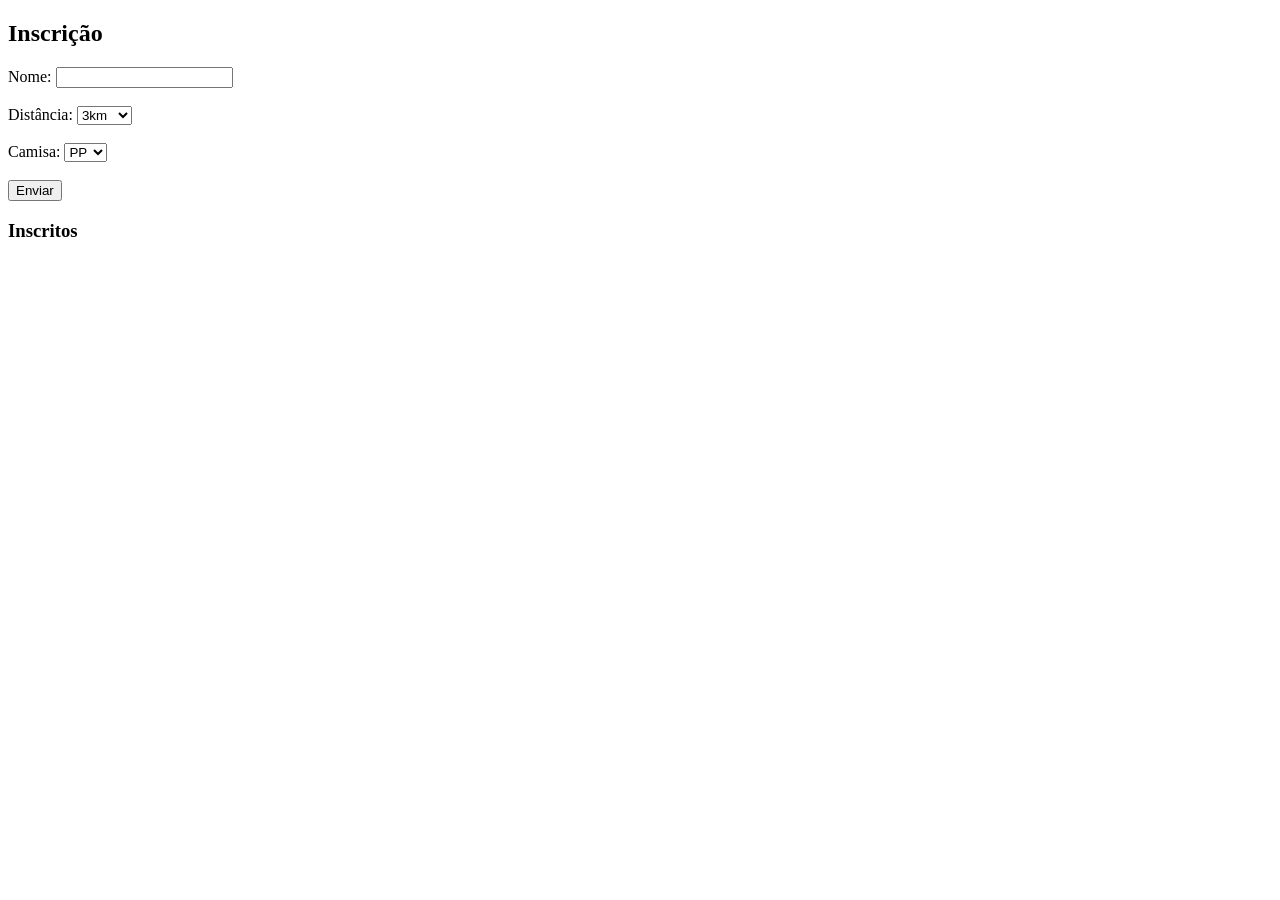
==== index.html @ 4d29d325 "Create index.html" ====
<!DOCTYPE html>
<html>
<head>
  <title>Inscrição Corrida</title>
</head>
<body>

<h2>Inscrição</h2>

<form id="form">
  Nome: <input type="text" id="nome"><br><br>

  Distância:
  <select id="distancia">
    <option>3km</option>
    <option>5km</option>
    <option>25km</option>
    <option>50km</option>
  </select><br><br>

  Camisa:
  <select id="camisa">
    <option>PP</option>
    <option>P</option>
    <option>M</option>
    <option>G</option>
    <option>GG</option>
  </select><br><br>

  <button type="button" onclick="salvar()">Enviar</button>
</form>

<h3>Inscritos</h3>
<ul id="lista"></ul>

<script>
let inscritos = [];

function salvar() {
  let nome = document.getElementById("nome").value;
  let distancia = document.getElementById("distancia").value;
  let camisa = document.getElementById("camisa").value;

  inscritos.push({ nome, distancia, camisa });

  inscritos.sort((a, b) => a.nome.localeCompare(b.nome));

  atualizarLista();
}

function atualizarLista() {
  let lista = document.getElementById("lista");
  lista.innerHTML = "";

  inscritos.forEach(i => {
    lista.innerHTML += `<li>${i.nome} - ${i.distancia} - ${i.camisa}</li>`;
  });
}
</script>

</body>
</html>
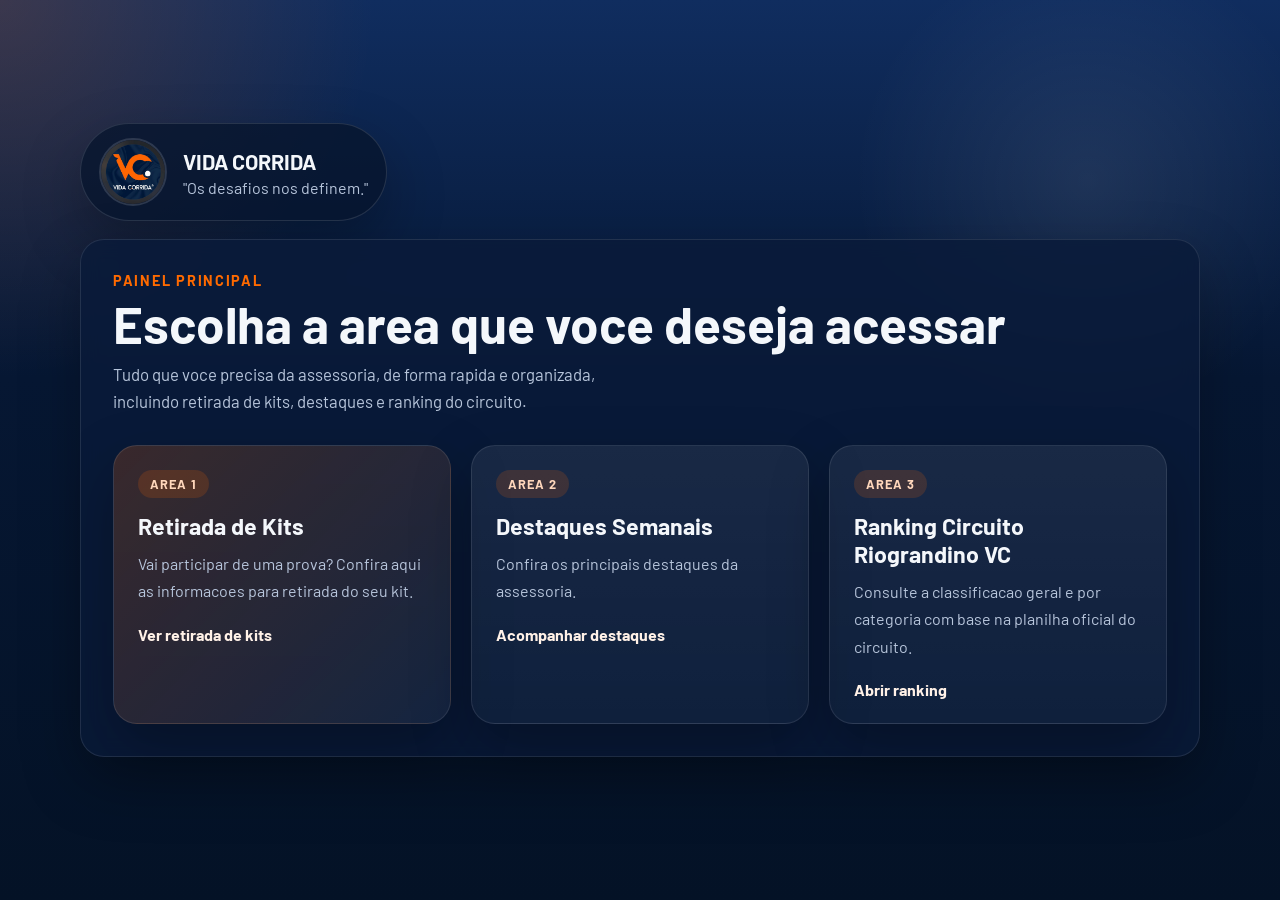
==== commit 4d034d58: "Add files via upload" ====
--- a/index.html
+++ b/index.html
@@ -1,62 +1,56 @@
 <!DOCTYPE html>
-<html>
+<html lang="pt-BR">
 <head>
-  <title>Inscrição Corrida</title>
+  <meta charset="UTF-8">
+  <meta name="viewport" content="width=device-width, initial-scale=1.0">
+  <title>Vida Corrida Assessoria</title>
+  <link rel="preconnect" href="https://fonts.googleapis.com">
+  <link rel="preconnect" href="https://fonts.gstatic.com" crossorigin>
+  <link href="https://fonts.googleapis.com/css2?family=Barlow:wght@400;500;600;700&display=swap" rel="stylesheet">
+  <link rel="stylesheet" href="styles.css">
 </head>
 <body>
+  <main class="page home-page">
+    <section class="brand-banner">
+      <div class="brand-pill">
+        <img src="assets/logo-vida-corrida.jpeg" alt="Logo Vida Corrida" class="brand-logo">
+        <div>
+          <p class="brand-name">VIDA CORRIDA</p>
+          <p class="brand-subtitle">"Os desafios nos definem."</p>
+        </div>
+      </div>
+    </section>
 
-<h2>Inscrição</h2>
+    <section class="panel home-hero">
+      <p class="eyebrow">Painel principal</p>
+      <h1>Escolha a area que voce deseja acessar</h1>
+      <p class="hero-text">
+        Tudo que voce precisa da assessoria, de forma rapida e organizada, incluindo retirada de kits, destaques e ranking do circuito.
+      </p>
 
-<form id="form">
-  Nome: <input type="text" id="nome"><br><br>
+      <div class="home-actions">
+        <a href="retirada-kits.html" class="feature-card feature-card-primary">
+          <span class="feature-tag">Area 1</span>
+          <h2>Retirada de Kits</h2>
+          <p>Vai participar de uma prova? Confira aqui as informacoes para retirada do seu kit.</p>
+          <span class="feature-link">Ver retirada de kits</span>
+        </a>
 
-  Distância:
-  <select id="distancia">
-    <option>3km</option>
-    <option>5km</option>
-    <option>25km</option>
-    <option>50km</option>
-  </select><br><br>
+        <a href="destaques-semanais.html" class="feature-card">
+          <span class="feature-tag">Area 2</span>
+          <h2>Destaques Semanais</h2>
+          <p>Confira os principais destaques da assessoria.</p>
+          <span class="feature-link">Acompanhar destaques</span>
+        </a>
 
-  Camisa:
-  <select id="camisa">
-    <option>PP</option>
-    <option>P</option>
-    <option>M</option>
-    <option>G</option>
-    <option>GG</option>
-  </select><br><br>
-
-  <button type="button" onclick="salvar()">Enviar</button>
-</form>
-
-<h3>Inscritos</h3>
-<ul id="lista"></ul>
-
-<script>
-let inscritos = [];
-
-function salvar() {
-  let nome = document.getElementById("nome").value;
-  let distancia = document.getElementById("distancia").value;
-  let camisa = document.getElementById("camisa").value;
-
-  inscritos.push({ nome, distancia, camisa });
-
-  inscritos.sort((a, b) => a.nome.localeCompare(b.nome));
-
-  atualizarLista();
-}
-
-function atualizarLista() {
-  let lista = document.getElementById("lista");
-  lista.innerHTML = "";
-
-  inscritos.forEach(i => {
-    lista.innerHTML += `<li>${i.nome} - ${i.distancia} - ${i.camisa}</li>`;
-  });
-}
-</script>
-
+        <a href="ranking-circuito-riograndino.html" class="feature-card">
+          <span class="feature-tag">Area 3</span>
+          <h2>Ranking Circuito Riograndino VC</h2>
+          <p>Consulte a classificacao geral e por categoria com base na planilha oficial do circuito.</p>
+          <span class="feature-link">Abrir ranking</span>
+        </a>
+      </div>
+    </section>
+  </main>
 </body>
 </html>
--- a/styles.css
+++ b/styles.css
@@ -0,0 +1,833 @@
+:root {
+  --bg: #061733;
+  --bg-accent: #0d2653;
+  --panel: rgba(10, 27, 58, 0.84);
+  --panel-strong: #0f2f63;
+  --text: #f4f7fb;
+  --muted: #b7c5db;
+  --line: rgba(255, 255, 255, 0.12);
+  --brand: #ff6a00;
+  --brand-strong: #ff7f24;
+  --soft: rgba(255, 106, 0, 0.14);
+  --shadow: 0 24px 60px rgba(0, 0, 0, 0.28);
+  font-family: "Barlow", sans-serif;
+}
+
+* {
+  box-sizing: border-box;
+}
+
+body {
+  margin: 0;
+  min-height: 100vh;
+  color: var(--text);
+  background:
+    radial-gradient(circle at top left, rgba(255, 106, 0, 0.18), transparent 24%),
+    radial-gradient(circle at 85% 20%, rgba(255, 255, 255, 0.08), transparent 18%),
+    linear-gradient(180deg, #102d5f 0%, var(--bg) 42%, #041226 100%);
+}
+
+.page {
+  width: min(1120px, calc(100% - 32px));
+  margin: 0 auto;
+  padding: 36px 0 56px;
+}
+
+.home-page {
+  display: grid;
+  align-content: center;
+  min-height: 100vh;
+}
+
+.top-nav {
+  display: flex;
+  gap: 12px;
+  flex-wrap: wrap;
+  margin-bottom: 18px;
+}
+
+.nav-link {
+  display: inline-flex;
+  align-items: center;
+  padding: 10px 16px;
+  border: 1px solid rgba(255, 255, 255, 0.12);
+  border-radius: 999px;
+  background: rgba(7, 21, 46, 0.72);
+  color: var(--text);
+  text-decoration: none;
+  font-weight: 600;
+  transition: transform 0.2s ease, border-color 0.2s ease, background 0.2s ease;
+}
+
+.nav-link:hover {
+  transform: translateY(-1px);
+  border-color: rgba(255, 106, 0, 0.45);
+  background: rgba(255, 106, 0, 0.12);
+}
+
+.brand-banner {
+  margin-bottom: 18px;
+}
+
+.brand-pill {
+  display: inline-flex;
+  align-items: center;
+  gap: 16px;
+  padding: 14px 18px;
+  border: 1px solid rgba(255, 255, 255, 0.12);
+  border-radius: 999px;
+  background: rgba(7, 21, 46, 0.78);
+  box-shadow: var(--shadow);
+}
+
+.brand-logo {
+  width: 68px;
+  height: 68px;
+  border-radius: 50%;
+  object-fit: cover;
+  border: 2px solid rgba(255, 255, 255, 0.14);
+}
+
+.brand-name {
+  margin-bottom: 4px;
+  font-size: 1.35rem;
+  font-weight: 700;
+}
+
+.brand-subtitle {
+  margin-bottom: 0;
+  color: var(--muted);
+}
+
+.hero {
+  display: grid;
+  grid-template-columns: 1.15fr 0.85fr;
+  gap: 24px;
+  align-items: start;
+  margin-bottom: 24px;
+}
+
+.home-hero,
+.highlights-hero {
+  padding: 32px;
+}
+
+.home-actions {
+  display: grid;
+  grid-template-columns: repeat(auto-fit, minmax(240px, 1fr));
+  gap: 20px;
+  margin-top: 30px;
+}
+
+.feature-card {
+  display: block;
+  padding: 24px;
+  border: 1px solid rgba(255, 255, 255, 0.1);
+  border-radius: 24px;
+  background: linear-gradient(180deg, rgba(255, 255, 255, 0.07), rgba(255, 255, 255, 0.03));
+  color: var(--text);
+  text-decoration: none;
+  box-shadow: var(--shadow);
+  transition: transform 0.2s ease, border-color 0.2s ease, box-shadow 0.2s ease;
+}
+
+.feature-card:hover {
+  transform: translateY(-3px);
+  border-color: rgba(255, 106, 0, 0.35);
+  box-shadow: 0 30px 70px rgba(0, 0, 0, 0.35);
+}
+
+.feature-card-primary {
+  background: linear-gradient(135deg, rgba(255, 106, 0, 0.2), rgba(255, 255, 255, 0.05));
+}
+
+.feature-card h2,
+.highlight-card h2 {
+  margin-bottom: 10px;
+}
+
+.feature-card p,
+.highlight-card p {
+  margin-bottom: 0;
+  color: var(--muted);
+  line-height: 1.7;
+}
+
+.feature-tag {
+  display: inline-flex;
+  margin-bottom: 14px;
+  padding: 6px 12px;
+  border-radius: 999px;
+  background: rgba(255, 106, 0, 0.16);
+  color: #ffd7bc;
+  font-size: 0.8rem;
+  font-weight: 700;
+  letter-spacing: 0.08em;
+  text-transform: uppercase;
+}
+
+.feature-link {
+  display: inline-flex;
+  margin-top: 20px;
+  color: #fff1e7;
+  font-weight: 700;
+}
+
+.eyebrow {
+  margin: 0 0 10px;
+  font-size: 0.9rem;
+  font-weight: 700;
+  letter-spacing: 0.12em;
+  text-transform: uppercase;
+  color: var(--brand);
+}
+
+.hero-copy {
+  padding: 18px 6px 0 4px;
+}
+
+h1,
+h2,
+h3,
+p {
+  margin-top: 0;
+}
+
+h1 {
+  margin-bottom: 12px;
+  font-size: clamp(2rem, 4vw, 3.6rem);
+  line-height: 0.98;
+}
+
+h2 {
+  margin-bottom: 16px;
+  font-size: 1.45rem;
+}
+
+.hero-text {
+  max-width: 58ch;
+  margin-bottom: 24px;
+  color: var(--muted);
+  font-size: 1.05rem;
+  line-height: 1.6;
+}
+
+.hero-highlight {
+  max-width: 520px;
+  padding: 18px 20px;
+  border-left: 4px solid var(--brand);
+  border-radius: 18px;
+  background: linear-gradient(135deg, rgba(255, 106, 0, 0.16), rgba(255, 255, 255, 0.03));
+}
+
+.highlight-label {
+  display: inline-block;
+  margin-bottom: 10px;
+  padding: 6px 12px;
+  border-radius: 999px;
+  background: rgba(255, 106, 0, 0.18);
+  color: #ffd7bc;
+  font-size: 0.85rem;
+  font-weight: 700;
+  letter-spacing: 0.08em;
+  text-transform: uppercase;
+}
+
+.hero-highlight p {
+  margin-bottom: 0;
+  color: #e6edf8;
+  line-height: 1.6;
+}
+
+.panel {
+  border: 1px solid rgba(255, 255, 255, 0.1);
+  border-radius: 24px;
+  background: var(--panel);
+  box-shadow: var(--shadow);
+  backdrop-filter: blur(10px);
+}
+
+.status-box {
+  position: sticky;
+  top: 18px;
+  z-index: 20;
+  display: flex;
+  justify-content: center;
+  max-height: 220px;
+  margin-bottom: 18px;
+  overflow: hidden;
+  transition: opacity 0.25s ease, transform 0.25s ease, max-height 0.25s ease, margin-bottom 0.25s ease;
+}
+
+.status-box-hidden {
+  opacity: 0;
+  transform: translateY(-8px);
+  max-height: 0;
+  margin-bottom: 0;
+  pointer-events: none;
+}
+
+.status-box-panel {
+  display: flex;
+  align-items: center;
+  gap: 14px;
+  width: min(100%, 560px);
+  padding: 16px 18px;
+  border: 1px solid rgba(255, 255, 255, 0.14);
+  border-radius: 20px;
+  background: rgba(7, 21, 46, 0.94);
+  box-shadow: var(--shadow);
+}
+
+.status-box-info .status-box-panel {
+  border-color: rgba(255, 255, 255, 0.14);
+}
+
+.status-box-success .status-box-panel {
+  border-color: rgba(65, 201, 141, 0.55);
+  background: rgba(8, 46, 35, 0.94);
+}
+
+.status-box-error .status-box-panel {
+  border-color: rgba(255, 117, 117, 0.5);
+  background: rgba(66, 18, 18, 0.94);
+}
+
+.status-spinner {
+  width: 18px;
+  height: 18px;
+  flex: 0 0 18px;
+  border: 2px solid rgba(255, 255, 255, 0.22);
+  border-top-color: var(--brand);
+  border-radius: 50%;
+  animation: status-spin 0.8s linear infinite;
+}
+
+.status-spinner-hidden {
+  display: none;
+}
+
+.status-box-title,
+.status-box-text {
+  margin-bottom: 0;
+}
+
+.status-box-title {
+  font-size: 1rem;
+  font-weight: 700;
+}
+
+.status-box-text {
+  margin-top: 4px;
+  color: var(--muted);
+  line-height: 1.5;
+}
+
+.status-box-success .status-box-text {
+  color: #d8ffef;
+}
+
+.status-box-error .status-box-text {
+  color: #ffd0d0;
+}
+
+.form-panel,
+.overview,
+.table-panel {
+  padding: 24px;
+}
+
+.field {
+  display: block;
+  margin-bottom: 16px;
+}
+
+.field span {
+  display: block;
+  margin-bottom: 8px;
+  font-weight: 600;
+}
+
+input,
+select,
+button {
+  font: inherit;
+}
+
+input,
+select {
+  width: 100%;
+  border: 1px solid var(--line);
+  border-radius: 14px;
+  padding: 14px 16px;
+  background: var(--panel-strong);
+  color: var(--text);
+  outline: none;
+  transition: border-color 0.2s ease, box-shadow 0.2s ease, transform 0.2s ease;
+}
+
+input:focus,
+select:focus {
+  border-color: var(--brand);
+  box-shadow: 0 0 0 4px rgba(29, 111, 95, 0.12);
+  transform: translateY(-1px);
+}
+
+input:disabled,
+select:disabled,
+button:disabled {
+  opacity: 0.68;
+  cursor: not-allowed;
+}
+
+.actions {
+  display: flex;
+  gap: 12px;
+  flex-wrap: wrap;
+  margin-top: 8px;
+}
+
+.primary-button,
+.secondary-button {
+  border: none;
+  border-radius: 999px;
+  padding: 13px 20px;
+  font-weight: 700;
+  cursor: pointer;
+  transition: transform 0.2s ease, opacity 0.2s ease, box-shadow 0.2s ease;
+}
+
+.primary-button {
+  color: #fff;
+  background: linear-gradient(135deg, #ff5b00 0%, #ff8a24 100%);
+  box-shadow: 0 14px 26px rgba(255, 106, 0, 0.28);
+}
+
+.secondary-button {
+  color: #fff3eb;
+  background: rgba(255, 255, 255, 0.08);
+}
+
+.primary-button:hover,
+.secondary-button:hover {
+  transform: translateY(-1px);
+}
+
+.form-message {
+  min-height: 24px;
+  margin: 12px 0 0;
+  font-weight: 600;
+  color: #ffd6bd;
+}
+
+.overview-header {
+  display: flex;
+  justify-content: space-between;
+  gap: 16px;
+  align-items: center;
+  margin-bottom: 20px;
+}
+
+.count-badge {
+  padding: 10px 14px;
+  border-radius: 999px;
+  background: rgba(255, 106, 0, 0.14);
+  color: #ffd9c2;
+  font-weight: 700;
+}
+
+.distance-groups {
+  display: grid;
+  grid-template-columns: repeat(2, minmax(0, 1fr));
+  gap: 18px;
+  margin-bottom: 18px;
+}
+
+.distance-card {
+  padding: 18px;
+  border: 1px solid var(--line);
+  border-radius: 18px;
+  background: linear-gradient(180deg, rgba(255, 255, 255, 0.07), rgba(255, 255, 255, 0.02));
+}
+
+.distance-card h3 {
+  margin-bottom: 4px;
+  font-size: 1.15rem;
+}
+
+.distance-count {
+  margin-bottom: 14px;
+  color: var(--muted);
+  font-size: 0.95rem;
+}
+
+.names-list {
+  list-style: none;
+  margin: 0;
+  padding: 0;
+  display: grid;
+  gap: 10px;
+}
+
+.names-list li {
+  display: block;
+  padding-bottom: 10px;
+  border-bottom: 1px dashed rgba(31, 35, 33, 0.12);
+}
+
+.athlete-line {
+  font-weight: 600;
+}
+
+.shirt-summary {
+  padding-top: 16px;
+  border-top: 1px solid rgba(255, 255, 255, 0.1);
+}
+
+.shirt-summary-title {
+  margin-bottom: 12px;
+  color: var(--muted);
+  font-size: 0.95rem;
+  font-weight: 700;
+  text-transform: uppercase;
+  letter-spacing: 0.05em;
+}
+
+.shirt-summary-list {
+  display: flex;
+  gap: 10px;
+  flex-wrap: wrap;
+}
+
+.shirt-summary-pill {
+  padding: 8px 12px;
+  border-radius: 999px;
+  background: rgba(255, 106, 0, 0.14);
+  color: #ffd8c2;
+  font-size: 0.92rem;
+  font-weight: 700;
+}
+
+.empty-state {
+  margin: 0;
+  color: var(--muted);
+}
+
+.table-wrapper {
+  overflow-x: auto;
+}
+
+.highlight-note {
+  margin-top: 24px;
+}
+
+.ranking-hero {
+  padding: 32px;
+  margin-bottom: 24px;
+}
+
+.ranking-note {
+  max-width: 680px;
+  padding: 18px 20px;
+  border-left: 4px solid var(--brand);
+  border-radius: 18px;
+  background: linear-gradient(135deg, rgba(255, 106, 0, 0.16), rgba(255, 255, 255, 0.03));
+}
+
+.ranking-controls-panel,
+.ranking-leaders-panel {
+  margin-bottom: 24px;
+}
+
+.ranking-controls-grid {
+  display: grid;
+  grid-template-columns: 1.2fr 1fr 1fr;
+  gap: 18px;
+  align-items: end;
+}
+
+.ranking-view-toggle {
+  display: flex;
+  gap: 10px;
+  flex-wrap: wrap;
+}
+
+.toggle-button {
+  border: 1px solid rgba(255, 255, 255, 0.14);
+  border-radius: 999px;
+  padding: 12px 16px;
+  background: rgba(255, 255, 255, 0.05);
+  color: var(--text);
+  font-weight: 700;
+  cursor: pointer;
+  transition: transform 0.2s ease, border-color 0.2s ease, background 0.2s ease;
+}
+
+.toggle-button:hover {
+  transform: translateY(-1px);
+  border-color: rgba(255, 106, 0, 0.35);
+}
+
+.toggle-button-active {
+  border-color: rgba(255, 106, 0, 0.52);
+  background: rgba(255, 106, 0, 0.16);
+  color: #fff3eb;
+}
+
+.ranking-leaders-grid {
+  display: grid;
+  grid-template-columns: repeat(2, minmax(0, 1fr));
+  gap: 18px;
+}
+
+.ranking-leader-card {
+  padding: 22px;
+}
+
+.ranking-leader-label {
+  margin-bottom: 10px;
+  color: var(--muted);
+  font-size: 0.92rem;
+  font-weight: 700;
+  letter-spacing: 0.05em;
+  text-transform: uppercase;
+}
+
+.ranking-leader-name {
+  margin-bottom: 8px;
+  font-size: 1.5rem;
+  font-weight: 700;
+}
+
+.ranking-leader-support {
+  margin-bottom: 0;
+  color: var(--muted);
+  line-height: 1.6;
+}
+
+.ranking-chip-row {
+  display: flex;
+  gap: 10px;
+  flex-wrap: wrap;
+  margin-bottom: 18px;
+}
+
+.ranking-chip {
+  display: inline-flex;
+  align-items: center;
+  padding: 8px 12px;
+  border-radius: 999px;
+  background: rgba(255, 255, 255, 0.08);
+  color: var(--text);
+  font-size: 0.9rem;
+  font-weight: 700;
+}
+
+.ranking-chip-strong {
+  background: rgba(255, 106, 0, 0.16);
+  color: #ffd8c2;
+}
+
+.ranking-position {
+  display: inline-flex;
+  align-items: center;
+  justify-content: center;
+  min-width: 40px;
+  padding: 8px 10px;
+  border-radius: 999px;
+  background: rgba(255, 106, 0, 0.14);
+  color: #ffd9c2;
+  font-weight: 700;
+}
+
+.ranking-points {
+  font-weight: 700;
+}
+
+.ranking-subtext {
+  margin-top: 4px;
+  color: var(--muted);
+  font-size: 0.88rem;
+}
+
+.highlights-stat-grid {
+  display: grid;
+  grid-template-columns: repeat(3, minmax(0, 1fr));
+  gap: 20px;
+  margin: 24px 0;
+}
+
+.stat-card {
+  padding: 24px;
+}
+
+.stat-label {
+  margin-bottom: 8px;
+  color: var(--muted);
+  font-size: 0.95rem;
+  font-weight: 700;
+  text-transform: uppercase;
+  letter-spacing: 0.05em;
+}
+
+.stat-value {
+  margin-bottom: 8px;
+  font-size: clamp(2rem, 4vw, 3rem);
+  font-weight: 700;
+  line-height: 1;
+}
+
+.stat-support {
+  margin-bottom: 0;
+  color: var(--muted);
+}
+
+.perfect-panel,
+.highlights-table-panel {
+  margin-bottom: 24px;
+}
+
+.perfect-list {
+  display: flex;
+  flex-wrap: wrap;
+  gap: 12px;
+}
+
+.perfect-name-pill {
+  display: inline-flex;
+  align-items: center;
+  min-height: 44px;
+  padding: 10px 16px;
+  border: 1px solid rgba(255, 106, 0, 0.22);
+  border-radius: 999px;
+  background: linear-gradient(135deg, rgba(255, 106, 0, 0.18), rgba(255, 255, 255, 0.04));
+  color: #fff3eb;
+  font-weight: 700;
+}
+
+.week-chip-list {
+  display: flex;
+  gap: 8px;
+  flex-wrap: wrap;
+}
+
+.week-chip-list-compact {
+  gap: 6px;
+}
+
+.week-chip {
+  padding: 6px 10px;
+  border-radius: 999px;
+  background: rgba(255, 255, 255, 0.08);
+  color: var(--text);
+  font-size: 0.88rem;
+  font-weight: 600;
+}
+
+.week-chip-list-compact .week-chip {
+  min-width: 32px;
+  justify-content: center;
+  padding: 5px 8px;
+  font-size: 0.82rem;
+  text-align: center;
+}
+
+.search-field {
+  max-width: 360px;
+}
+
+.table-status {
+  display: inline-flex;
+  padding: 6px 10px;
+  border-radius: 999px;
+  background: rgba(255, 255, 255, 0.08);
+  color: var(--text);
+  font-size: 0.88rem;
+  font-weight: 700;
+}
+
+.table-status-perfect {
+  background: rgba(255, 106, 0, 0.16);
+  color: #ffd8c2;
+}
+
+.highlight-card {
+  padding: 24px;
+}
+
+table {
+  width: 100%;
+  border-collapse: collapse;
+}
+
+th,
+td {
+  text-align: left;
+  padding: 14px 12px;
+  border-bottom: 1px solid rgba(255, 255, 255, 0.1);
+}
+
+th {
+  font-size: 0.92rem;
+  text-transform: uppercase;
+  letter-spacing: 0.05em;
+  color: var(--muted);
+}
+
+tbody tr:hover {
+  background: rgba(255, 255, 255, 0.05);
+}
+
+@keyframes status-spin {
+  from {
+    transform: rotate(0deg);
+  }
+
+  to {
+    transform: rotate(360deg);
+  }
+}
+
+@media (max-width: 860px) {
+  .hero,
+  .distance-groups,
+  .home-actions,
+  .highlights-stat-grid,
+  .ranking-controls-grid,
+  .ranking-leaders-grid {
+    grid-template-columns: 1fr;
+  }
+
+  .brand-pill {
+    display: flex;
+    width: 100%;
+    border-radius: 28px;
+  }
+}
+
+@media (max-width: 560px) {
+  .page {
+    width: min(100% - 20px, 1120px);
+    padding-top: 20px;
+  }
+
+  .form-panel,
+  .overview,
+  .table-panel,
+  .home-hero,
+  .highlights-hero {
+    padding: 18px;
+  }
+
+  .overview-header,
+  .actions {
+    flex-direction: column;
+    align-items: flex-start;
+  }
+
+  .primary-button,
+  .secondary-button,
+  .toggle-button {
+    width: 100%;
+  }
+}
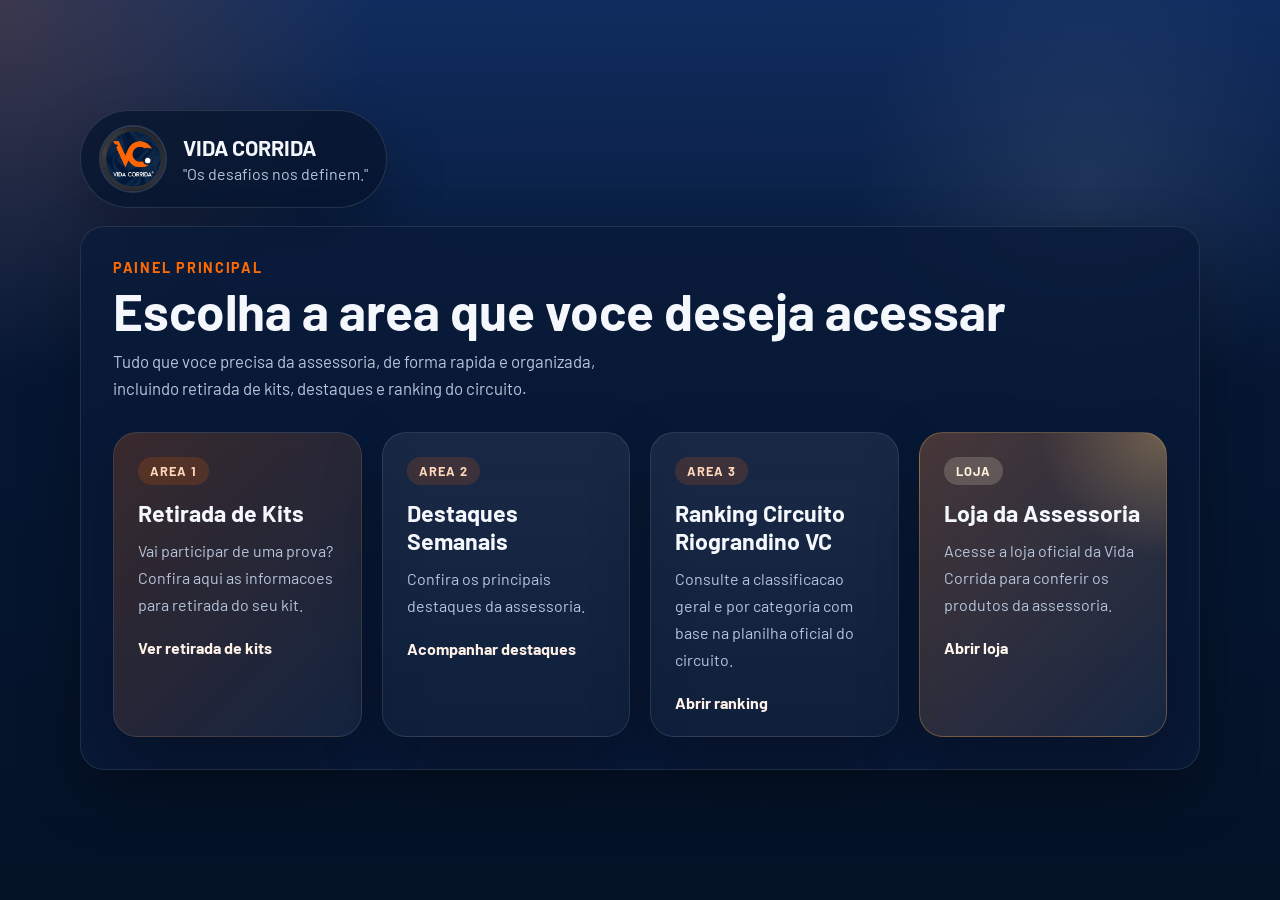
==== commit 91432551: "Add files via upload" ====
--- a/index.html
+++ b/index.html
@@ -49,6 +49,13 @@
           <p>Consulte a classificacao geral e por categoria com base na planilha oficial do circuito.</p>
           <span class="feature-link">Abrir ranking</span>
         </a>
+
+        <a href="https://loja.menu/vcstore" class="feature-card feature-card-store" target="_blank" rel="noopener noreferrer">
+          <span class="feature-tag">Loja</span>
+          <h2>Loja da Assessoria</h2>
+          <p>Acesse a loja oficial da Vida Corrida para conferir os produtos da assessoria.</p>
+          <span class="feature-link">Abrir loja</span>
+        </a>
       </div>
     </section>
   </main>
--- a/styles.css
+++ b/styles.css
@@ -141,6 +141,37 @@
   background: linear-gradient(135deg, rgba(255, 106, 0, 0.2), rgba(255, 255, 255, 0.05));
 }
 
+.feature-card-store {
+  position: relative;
+  overflow: hidden;
+  border-color: rgba(255, 188, 92, 0.28);
+  background:
+    radial-gradient(circle at top right, rgba(255, 205, 120, 0.3), transparent 32%),
+    linear-gradient(135deg, rgba(255, 146, 61, 0.26), rgba(255, 255, 255, 0.06));
+}
+
+.feature-card-store::before {
+  content: "";
+  position: absolute;
+  inset: 0;
+  background: linear-gradient(120deg, transparent 0%, rgba(255, 255, 255, 0.08) 45%, transparent 100%);
+  transform: translateX(-100%);
+  transition: transform 0.45s ease;
+}
+
+.feature-card-store:hover::before {
+  transform: translateX(100%);
+}
+
+.feature-card-store .feature-tag {
+  background: rgba(255, 243, 220, 0.18);
+  color: #fff2da;
+}
+
+.feature-card-store .feature-link {
+  color: #fff7ed;
+}
+
 .feature-card h2,
 .highlight-card h2 {
   margin-bottom: 10px;
@@ -526,30 +557,52 @@
   margin-bottom: 24px;
 }
 
-.ranking-note {
-  max-width: 680px;
-  padding: 18px 20px;
-  border-left: 4px solid var(--brand);
-  border-radius: 18px;
-  background: linear-gradient(135deg, rgba(255, 106, 0, 0.16), rgba(255, 255, 255, 0.03));
-}
-
-.ranking-controls-panel,
-.ranking-leaders-panel {
+.ranking-controls-panel {
+  padding: 24px;
   margin-bottom: 24px;
 }
 
-.ranking-controls-grid {
+.ranking-filters-stack {
   display: grid;
-  grid-template-columns: 1.2fr 1fr 1fr;
   gap: 18px;
-  align-items: end;
+}
+
+.ranking-filter-block {
+  display: grid;
+  gap: 10px;
+}
+
+.ranking-filter-label {
+  margin-bottom: 0;
+  color: var(--muted);
+  font-size: 0.92rem;
+  font-weight: 700;
+  text-transform: uppercase;
+  letter-spacing: 0.05em;
 }
 
 .ranking-view-toggle {
   display: flex;
   gap: 10px;
   flex-wrap: wrap;
+}
+
+.ranking-search-field {
+  margin-bottom: 0;
+}
+
+.ranking-category-chips {
+  display: flex;
+  gap: 10px;
+  flex-wrap: wrap;
+}
+
+.ranking-category-button {
+  padding-inline: 14px;
+}
+
+.ranking-detail-button {
+  min-width: 132px;
 }
 
 .toggle-button {
@@ -572,44 +625,6 @@
   border-color: rgba(255, 106, 0, 0.52);
   background: rgba(255, 106, 0, 0.16);
   color: #fff3eb;
-}
-
-.ranking-leaders-grid {
-  display: grid;
-  grid-template-columns: repeat(2, minmax(0, 1fr));
-  gap: 18px;
-}
-
-.ranking-leader-card {
-  padding: 22px;
-}
-
-.ranking-leader-label {
-  margin-bottom: 10px;
-  color: var(--muted);
-  font-size: 0.92rem;
-  font-weight: 700;
-  letter-spacing: 0.05em;
-  text-transform: uppercase;
-}
-
-.ranking-leader-name {
-  margin-bottom: 8px;
-  font-size: 1.5rem;
-  font-weight: 700;
-}
-
-.ranking-leader-support {
-  margin-bottom: 0;
-  color: var(--muted);
-  line-height: 1.6;
-}
-
-.ranking-chip-row {
-  display: flex;
-  gap: 10px;
-  flex-wrap: wrap;
-  margin-bottom: 18px;
 }
 
 .ranking-chip {
@@ -644,10 +659,114 @@
   font-weight: 700;
 }
 
-.ranking-subtext {
-  margin-top: 4px;
-  color: var(--muted);
-  font-size: 0.88rem;
+.ranking-detail-row td {
+  padding-top: 0;
+}
+
+.ranking-detail-panel,
+.ranking-card-details {
+  display: grid;
+  gap: 12px;
+  margin-top: 14px;
+  padding: 16px;
+  border: 1px solid rgba(255, 255, 255, 0.08);
+  border-radius: 18px;
+  background: rgba(255, 255, 255, 0.03);
+}
+
+.ranking-stage-detail-item {
+  display: flex;
+  justify-content: space-between;
+  gap: 16px;
+  align-items: center;
+  padding: 12px 0;
+  border-bottom: 1px solid rgba(255, 255, 255, 0.08);
+}
+
+.ranking-stage-detail-item:last-child {
+  padding-bottom: 0;
+  border-bottom: none;
+}
+
+.ranking-stage-detail-title {
+  margin-bottom: 4px;
+  font-size: 1rem;
+  font-weight: 700;
+}
+
+.ranking-stage-detail-meta {
+  margin-bottom: 0;
+  color: var(--muted);
+  font-size: 0.9rem;
+}
+
+.ranking-stage-detail-points {
+  display: flex;
+  gap: 10px;
+  flex-wrap: wrap;
+  justify-content: flex-end;
+}
+
+.ranking-card-list {
+  display: none;
+  gap: 14px;
+}
+
+.ranking-athlete-card {
+  padding: 18px;
+  border: 1px solid rgba(255, 255, 255, 0.1);
+  border-radius: 20px;
+  background: linear-gradient(180deg, rgba(255, 255, 255, 0.07), rgba(255, 255, 255, 0.03));
+}
+
+.ranking-athlete-card-top {
+  display: grid;
+  grid-template-columns: auto 1fr auto;
+  gap: 12px;
+  align-items: center;
+}
+
+.ranking-athlete-main {
+  min-width: 0;
+}
+
+.ranking-athlete-name {
+  margin-bottom: 4px;
+  font-size: 1.05rem;
+  font-weight: 700;
+}
+
+.ranking-athlete-meta {
+  margin-bottom: 0;
+  color: var(--muted);
+  font-size: 0.9rem;
+  line-height: 1.4;
+}
+
+.ranking-athlete-total {
+  text-align: right;
+}
+
+.ranking-athlete-total-label {
+  display: block;
+  margin-bottom: 4px;
+  color: var(--muted);
+  font-size: 0.78rem;
+  font-weight: 700;
+  text-transform: uppercase;
+  letter-spacing: 0.06em;
+}
+
+.ranking-athlete-card-bottom {
+  display: flex;
+  gap: 10px;
+  flex-wrap: wrap;
+  margin-top: 14px;
+}
+
+.ranking-card-empty {
+  margin: 0;
+  color: var(--muted);
 }
 
 .highlights-stat-grid {
@@ -792,9 +911,7 @@
   .hero,
   .distance-groups,
   .home-actions,
-  .highlights-stat-grid,
-  .ranking-controls-grid,
-  .ranking-leaders-grid {
+  .highlights-stat-grid {
     grid-template-columns: 1fr;
   }
 
@@ -814,6 +931,8 @@
   .form-panel,
   .overview,
   .table-panel,
+  .ranking-controls-panel,
+  .ranking-hero,
   .home-hero,
   .highlights-hero {
     padding: 18px;
@@ -825,6 +944,32 @@
     align-items: flex-start;
   }
 
+  .ranking-table-wrapper {
+    display: none;
+  }
+
+  .ranking-card-list {
+    display: grid;
+  }
+
+  .ranking-athlete-card-top {
+    grid-template-columns: auto 1fr;
+  }
+
+  .ranking-athlete-total {
+    grid-column: 1 / -1;
+    text-align: left;
+  }
+
+  .ranking-stage-detail-item {
+    align-items: flex-start;
+    flex-direction: column;
+  }
+
+  .ranking-stage-detail-points {
+    justify-content: flex-start;
+  }
+
   .primary-button,
   .secondary-button,
   .toggle-button {
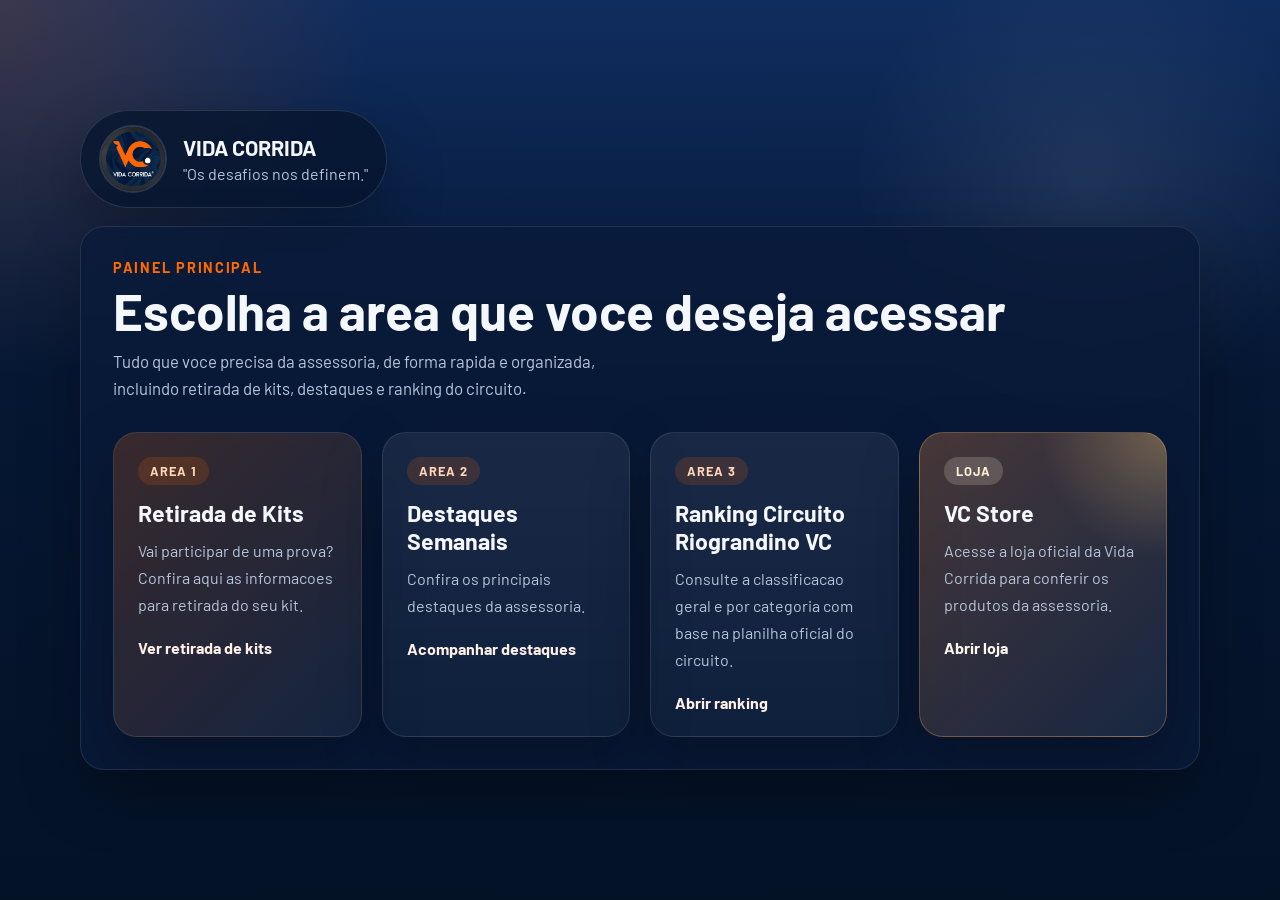
==== commit 78486ac6: "Add files via upload" ====
--- a/index.html
+++ b/index.html
@@ -52,7 +52,7 @@
 
         <a href="https://loja.menu/vcstore" class="feature-card feature-card-store" target="_blank" rel="noopener noreferrer">
           <span class="feature-tag">Loja</span>
-          <h2>Loja da Assessoria</h2>
+          <h2>VC Store</h2>
           <p>Acesse a loja oficial da Vida Corrida para conferir os produtos da assessoria.</p>
           <span class="feature-link">Abrir loja</span>
         </a>
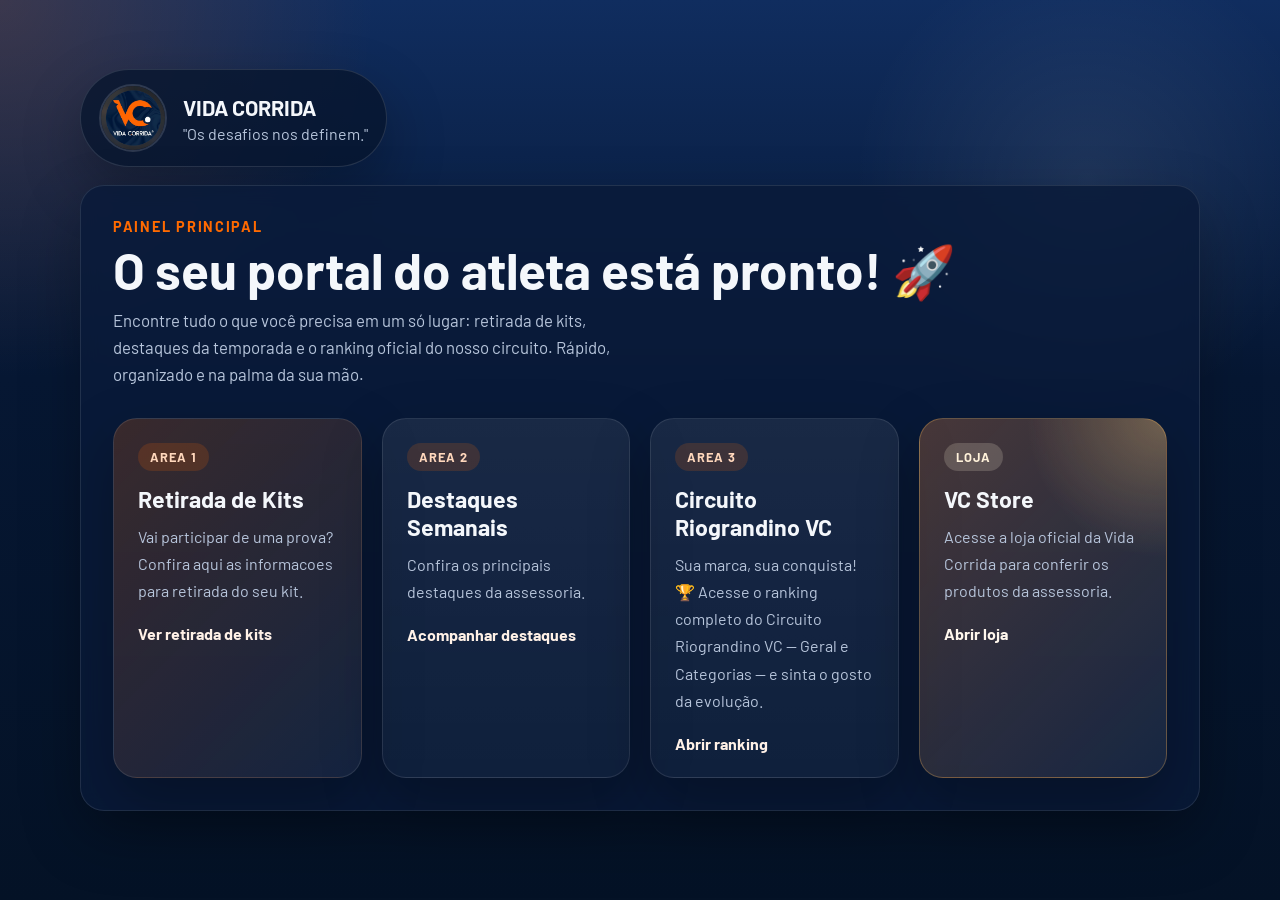
==== commit a1203bc2: "Add files via upload" ====
--- a/index.html
+++ b/index.html
@@ -23,9 +23,9 @@
 
     <section class="panel home-hero">
       <p class="eyebrow">Painel principal</p>
-      <h1>Escolha a area que voce deseja acessar</h1>
+      <h1>O seu portal do atleta está pronto! 🚀</h1>
       <p class="hero-text">
-        Tudo que voce precisa da assessoria, de forma rapida e organizada, incluindo retirada de kits, destaques e ranking do circuito.
+        Encontre tudo o que você precisa em um só lugar: retirada de kits, destaques da temporada e o ranking oficial do nosso circuito. Rápido, organizado e na palma da sua mão.
       </p>
 
       <div class="home-actions">
@@ -45,8 +45,8 @@
 
         <a href="ranking-circuito-riograndino.html" class="feature-card">
           <span class="feature-tag">Area 3</span>
-          <h2>Ranking Circuito Riograndino VC</h2>
-          <p>Consulte a classificacao geral e por categoria com base na planilha oficial do circuito.</p>
+          <h2>Circuito Riograndino VC</h2>
+          <p>Sua marca, sua conquista! 🏆 Acesse o ranking completo do Circuito Riograndino VC — Geral e Categorias — e sinta o gosto da evolução.</p>
           <span class="feature-link">Abrir ranking</span>
         </a>
 
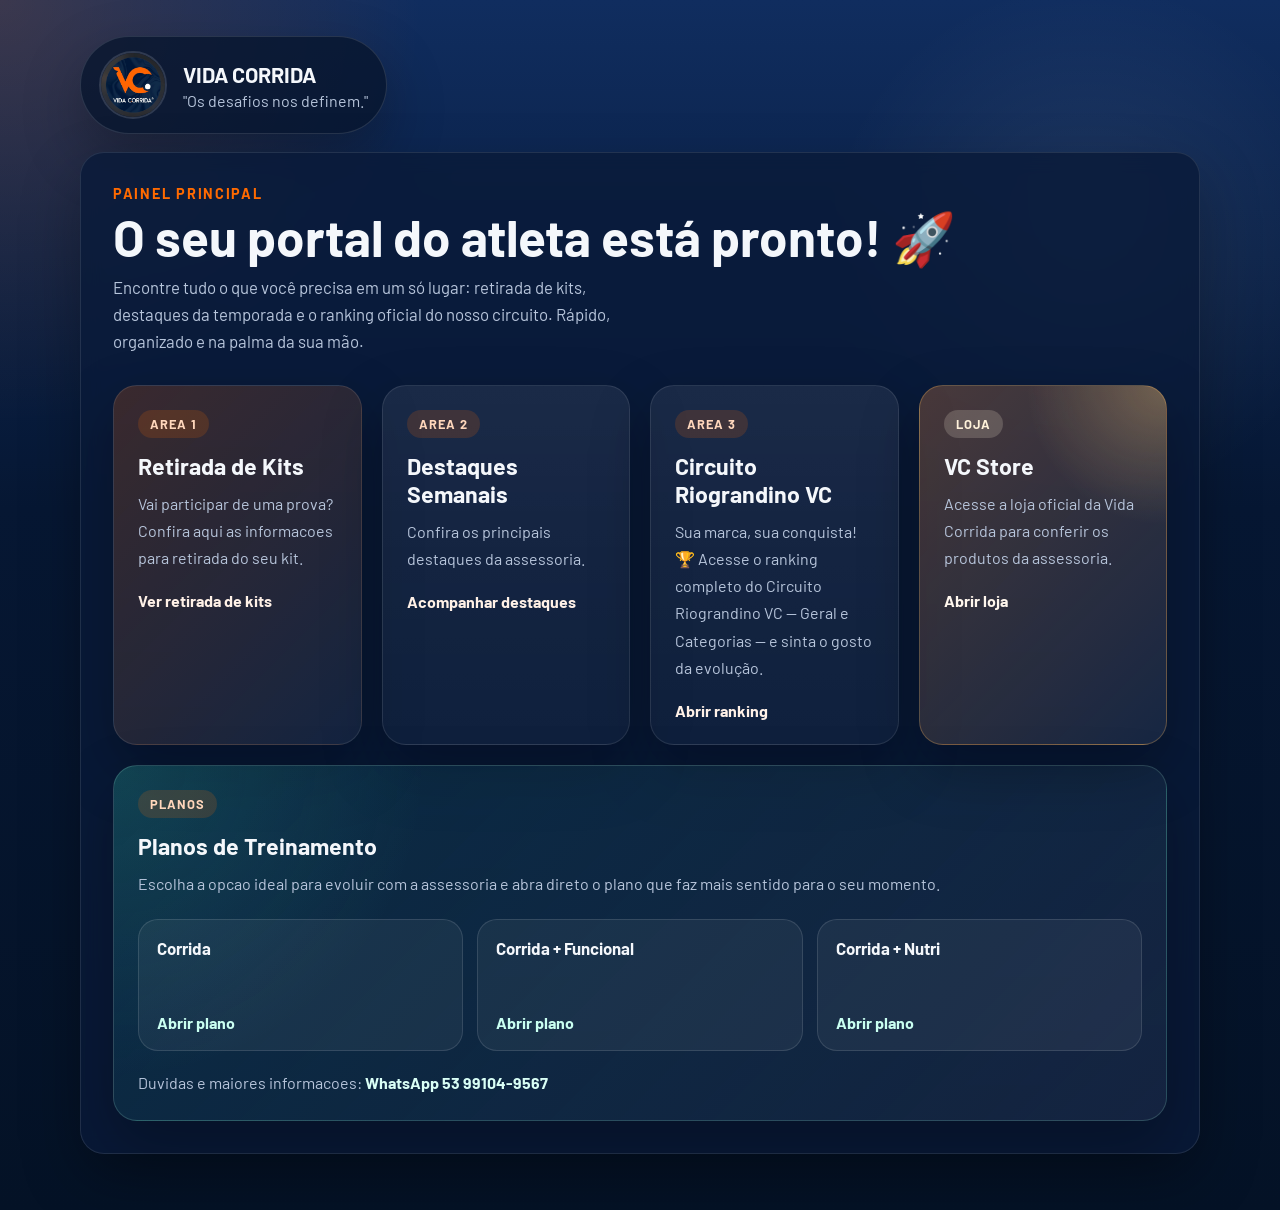
==== commit e8035dcb: "Add files via upload" ====
--- a/index.html
+++ b/index.html
@@ -56,6 +56,34 @@
           <p>Acesse a loja oficial da Vida Corrida para conferir os produtos da assessoria.</p>
           <span class="feature-link">Abrir loja</span>
         </a>
+
+        <article class="feature-card feature-card-plans">
+          <span class="feature-tag">Planos</span>
+          <h2>Planos de Treinamento</h2>
+          <p>Escolha a opcao ideal para evoluir com a assessoria e abra direto o plano que faz mais sentido para o seu momento.</p>
+
+          <div class="plan-grid">
+            <a href="https://treinus.place/sf/80/product/461-corrida" class="plan-card" target="_blank" rel="noopener noreferrer">
+              <strong>Corrida</strong>
+              <span>Abrir plano</span>
+            </a>
+
+            <a href="https://treinus.place/sf/80/product/504-corrida-funcional" class="plan-card" target="_blank" rel="noopener noreferrer">
+              <strong>Corrida + Funcional</strong>
+              <span>Abrir plano</span>
+            </a>
+
+            <a href="https://treinus.place/sf/80/product/969-corrida-nutri" class="plan-card" target="_blank" rel="noopener noreferrer">
+              <strong>Corrida + Nutri</strong>
+              <span>Abrir plano</span>
+            </a>
+          </div>
+
+          <p class="plan-help">
+            Duvidas e maiores informacoes:
+            <a href="https://wa.me/5553991049567" target="_blank" rel="noopener noreferrer">WhatsApp 53 99104-9567</a>
+          </p>
+        </article>
       </div>
     </section>
   </main>
--- a/styles.css
+++ b/styles.css
@@ -172,6 +172,67 @@
   color: #fff7ed;
 }
 
+.feature-card-plans {
+  grid-column: 1 / -1;
+  border-color: rgba(145, 214, 196, 0.22);
+  background:
+    radial-gradient(circle at top left, rgba(67, 201, 168, 0.16), transparent 28%),
+    linear-gradient(135deg, rgba(10, 63, 83, 0.46), rgba(255, 255, 255, 0.05));
+}
+
+.plan-grid {
+  display: grid;
+  grid-template-columns: repeat(3, minmax(0, 1fr));
+  gap: 14px;
+  margin-top: 22px;
+}
+
+.plan-card {
+  display: grid;
+  gap: 10px;
+  align-content: space-between;
+  min-height: 132px;
+  padding: 18px;
+  border: 1px solid rgba(255, 255, 255, 0.12);
+  border-radius: 20px;
+  background: rgba(255, 255, 255, 0.05);
+  color: var(--text);
+  text-decoration: none;
+  transition: transform 0.2s ease, border-color 0.2s ease, background 0.2s ease;
+}
+
+.plan-card:hover {
+  transform: translateY(-2px);
+  border-color: rgba(67, 201, 168, 0.45);
+  background: rgba(67, 201, 168, 0.1);
+}
+
+.plan-card strong {
+  font-size: 1.05rem;
+  line-height: 1.3;
+}
+
+.plan-card span {
+  color: #c9fff1;
+  font-weight: 700;
+}
+
+.plan-help {
+  margin: 18px 0 0;
+  color: var(--muted);
+  line-height: 1.6;
+}
+
+.plan-help a {
+  color: #d9fff6;
+  font-weight: 700;
+  text-decoration: none;
+}
+
+.plan-help a:hover {
+  text-decoration: underline;
+}
+
 .feature-card h2,
 .highlight-card h2 {
   margin-bottom: 10px;
@@ -911,7 +972,8 @@
   .hero,
   .distance-groups,
   .home-actions,
-  .highlights-stat-grid {
+  .highlights-stat-grid,
+  .plan-grid {
     grid-template-columns: 1fr;
   }
 
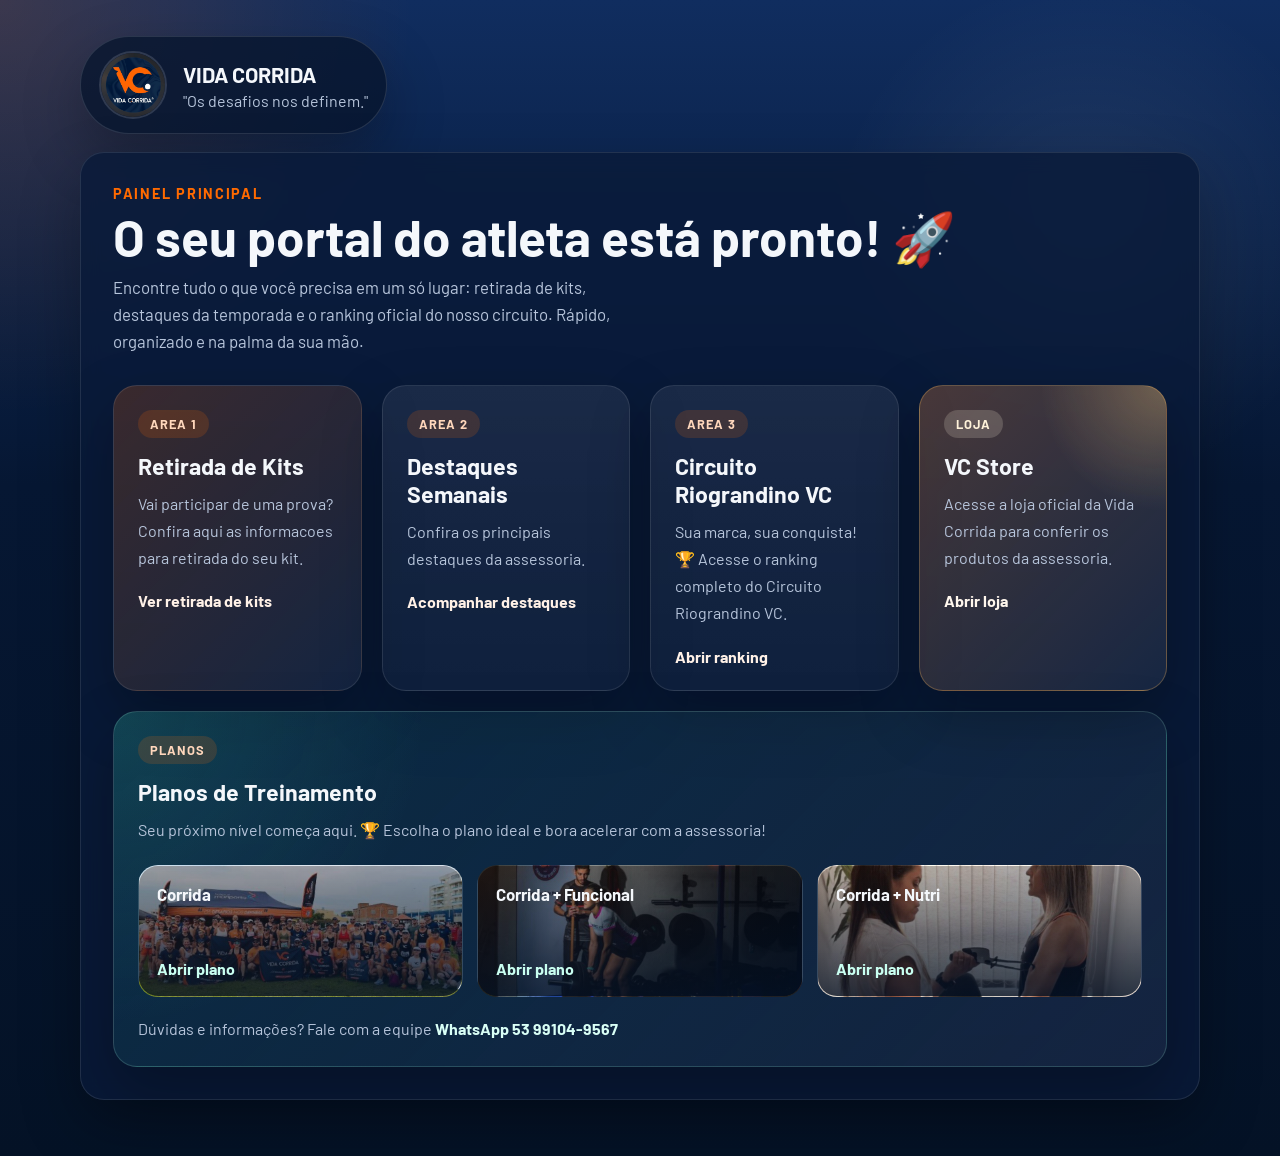
==== commit 04093feb: "Add files via upload" ====
--- a/index.html
+++ b/index.html
@@ -46,7 +46,7 @@
         <a href="ranking-circuito-riograndino.html" class="feature-card">
           <span class="feature-tag">Area 3</span>
           <h2>Circuito Riograndino VC</h2>
-          <p>Sua marca, sua conquista! 🏆 Acesse o ranking completo do Circuito Riograndino VC — Geral e Categorias — e sinta o gosto da evolução.</p>
+          <p>Sua marca, sua conquista! 🏆 Acesse o ranking completo do Circuito Riograndino VC.</p>
           <span class="feature-link">Abrir ranking</span>
         </a>
 
@@ -60,27 +60,27 @@
         <article class="feature-card feature-card-plans">
           <span class="feature-tag">Planos</span>
           <h2>Planos de Treinamento</h2>
-          <p>Escolha a opcao ideal para evoluir com a assessoria e abra direto o plano que faz mais sentido para o seu momento.</p>
+          <p>Seu próximo nível começa aqui. 🏆 Escolha o plano ideal e bora acelerar com a assessoria!</p>
 
           <div class="plan-grid">
-            <a href="https://treinus.place/sf/80/product/461-corrida" class="plan-card" target="_blank" rel="noopener noreferrer">
+            <a href="https://treinus.place/sf/80/product/461-corrida" class="plan-card plan-card-running" target="_blank" rel="noopener noreferrer">
               <strong>Corrida</strong>
               <span>Abrir plano</span>
             </a>
 
-            <a href="https://treinus.place/sf/80/product/504-corrida-funcional" class="plan-card" target="_blank" rel="noopener noreferrer">
+            <a href="https://treinus.place/sf/80/product/504-corrida-funcional" class="plan-card plan-card-functional" target="_blank" rel="noopener noreferrer">
               <strong>Corrida + Funcional</strong>
               <span>Abrir plano</span>
             </a>
 
-            <a href="https://treinus.place/sf/80/product/969-corrida-nutri" class="plan-card" target="_blank" rel="noopener noreferrer">
+            <a href="https://treinus.place/sf/80/product/969-corrida-nutri" class="plan-card plan-card-nutri" target="_blank" rel="noopener noreferrer">
               <strong>Corrida + Nutri</strong>
               <span>Abrir plano</span>
             </a>
           </div>
 
           <p class="plan-help">
-            Duvidas e maiores informacoes:
+            Dúvidas e informações? Fale com a equipe
             <a href="https://wa.me/5553991049567" target="_blank" rel="noopener noreferrer">WhatsApp 53 99104-9567</a>
           </p>
         </article>
--- a/styles.css
+++ b/styles.css
@@ -188,6 +188,7 @@
 }
 
 .plan-card {
+  position: relative;
   display: grid;
   gap: 10px;
   align-content: space-between;
@@ -195,16 +196,33 @@
   padding: 18px;
   border: 1px solid rgba(255, 255, 255, 0.12);
   border-radius: 20px;
-  background: rgba(255, 255, 255, 0.05);
+  overflow: hidden;
+  background-color: rgba(255, 255, 255, 0.05);
+  background-position: center;
+  background-size: cover;
+  background-repeat: no-repeat;
   color: var(--text);
   text-decoration: none;
   transition: transform 0.2s ease, border-color 0.2s ease, background 0.2s ease;
 }
 
+.plan-card::before {
+  content: "";
+  position: absolute;
+  inset: 0;
+  background:
+    linear-gradient(180deg, rgba(4, 18, 38, 0.28) 0%, rgba(4, 18, 38, 0.8) 100%),
+    linear-gradient(120deg, rgba(255, 106, 0, 0.12), rgba(6, 23, 51, 0.12));
+}
+
 .plan-card:hover {
   transform: translateY(-2px);
   border-color: rgba(67, 201, 168, 0.45);
-  background: rgba(67, 201, 168, 0.1);
+}
+
+.plan-card > * {
+  position: relative;
+  z-index: 1;
 }
 
 .plan-card strong {
@@ -231,6 +249,18 @@
 
 .plan-help a:hover {
   text-decoration: underline;
+}
+
+.plan-card-running {
+  background-image: url("assets/plan-corrida.jpeg");
+}
+
+.plan-card-functional {
+  background-image: url("assets/plan-corrida-funcional.jpeg");
+}
+
+.plan-card-nutri {
+  background-image: url("assets/plan-corrida-nutri.jpeg");
 }
 
 .feature-card h2,
